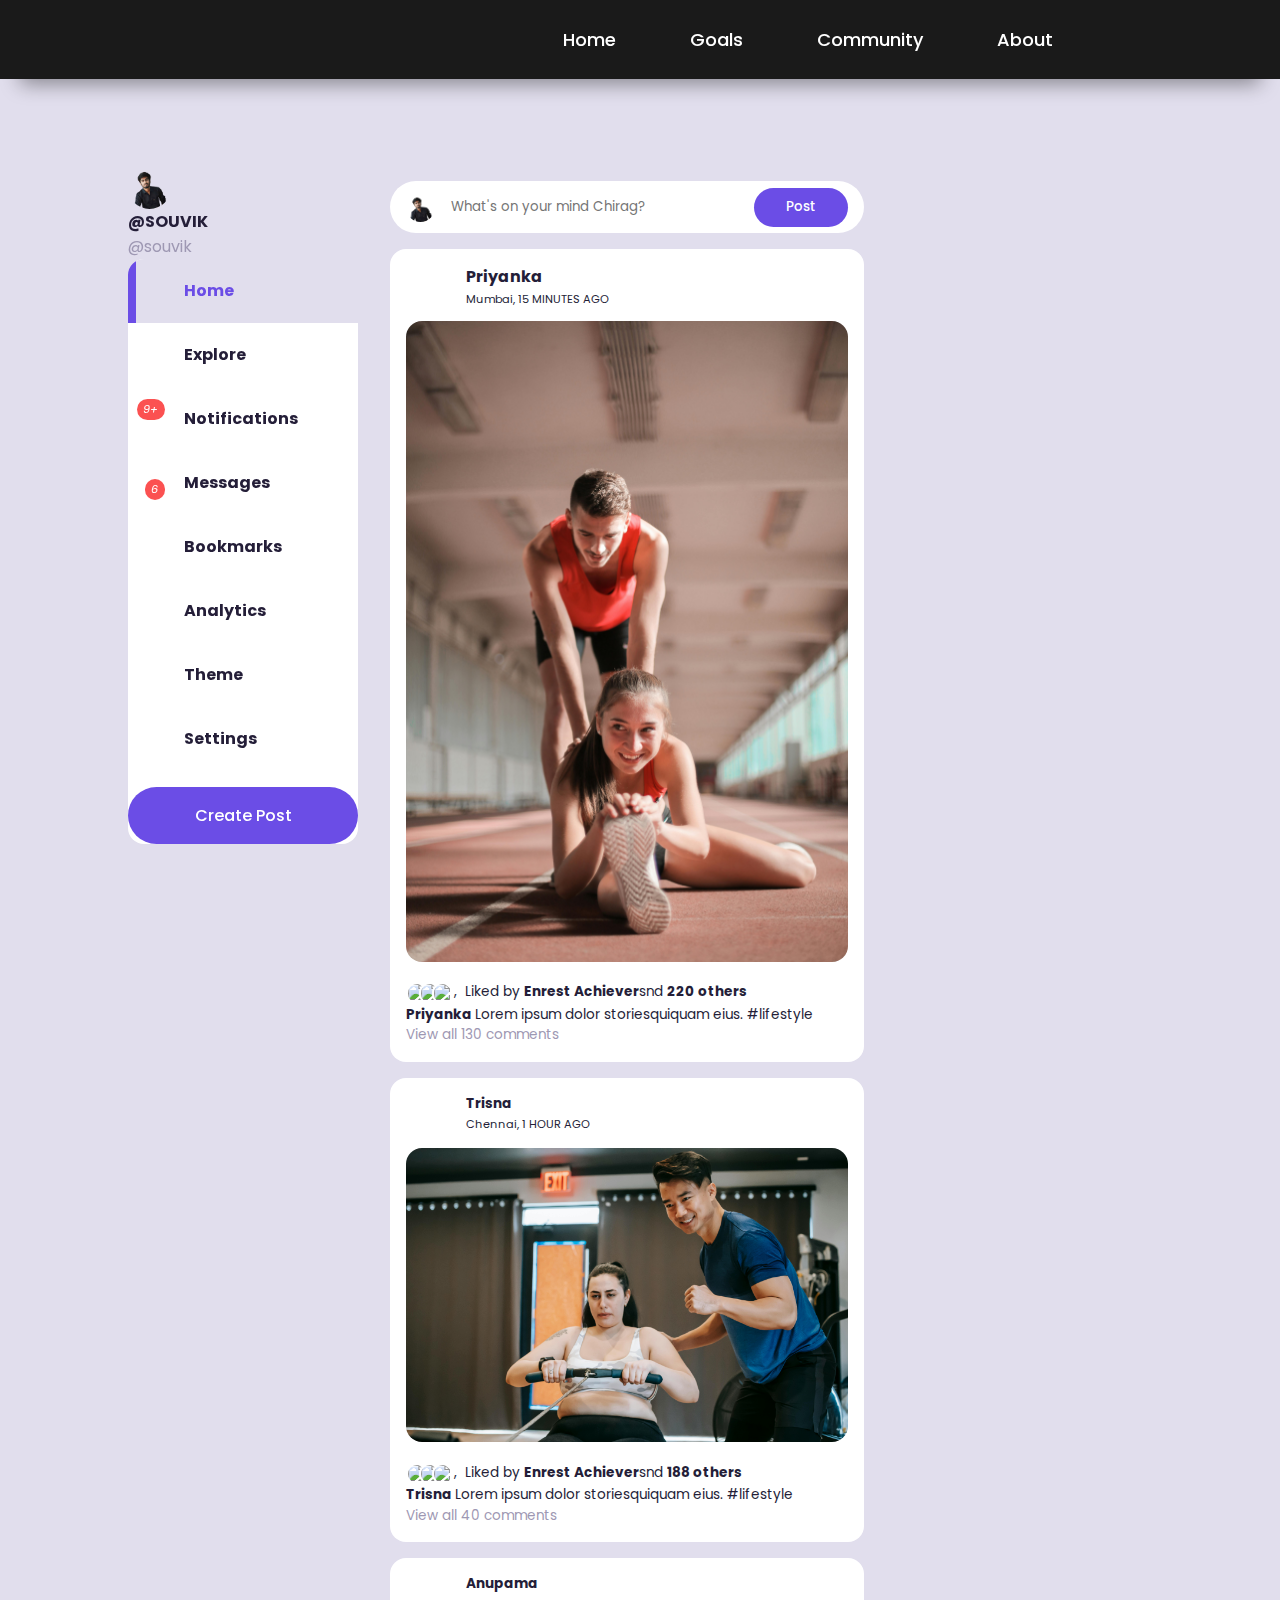
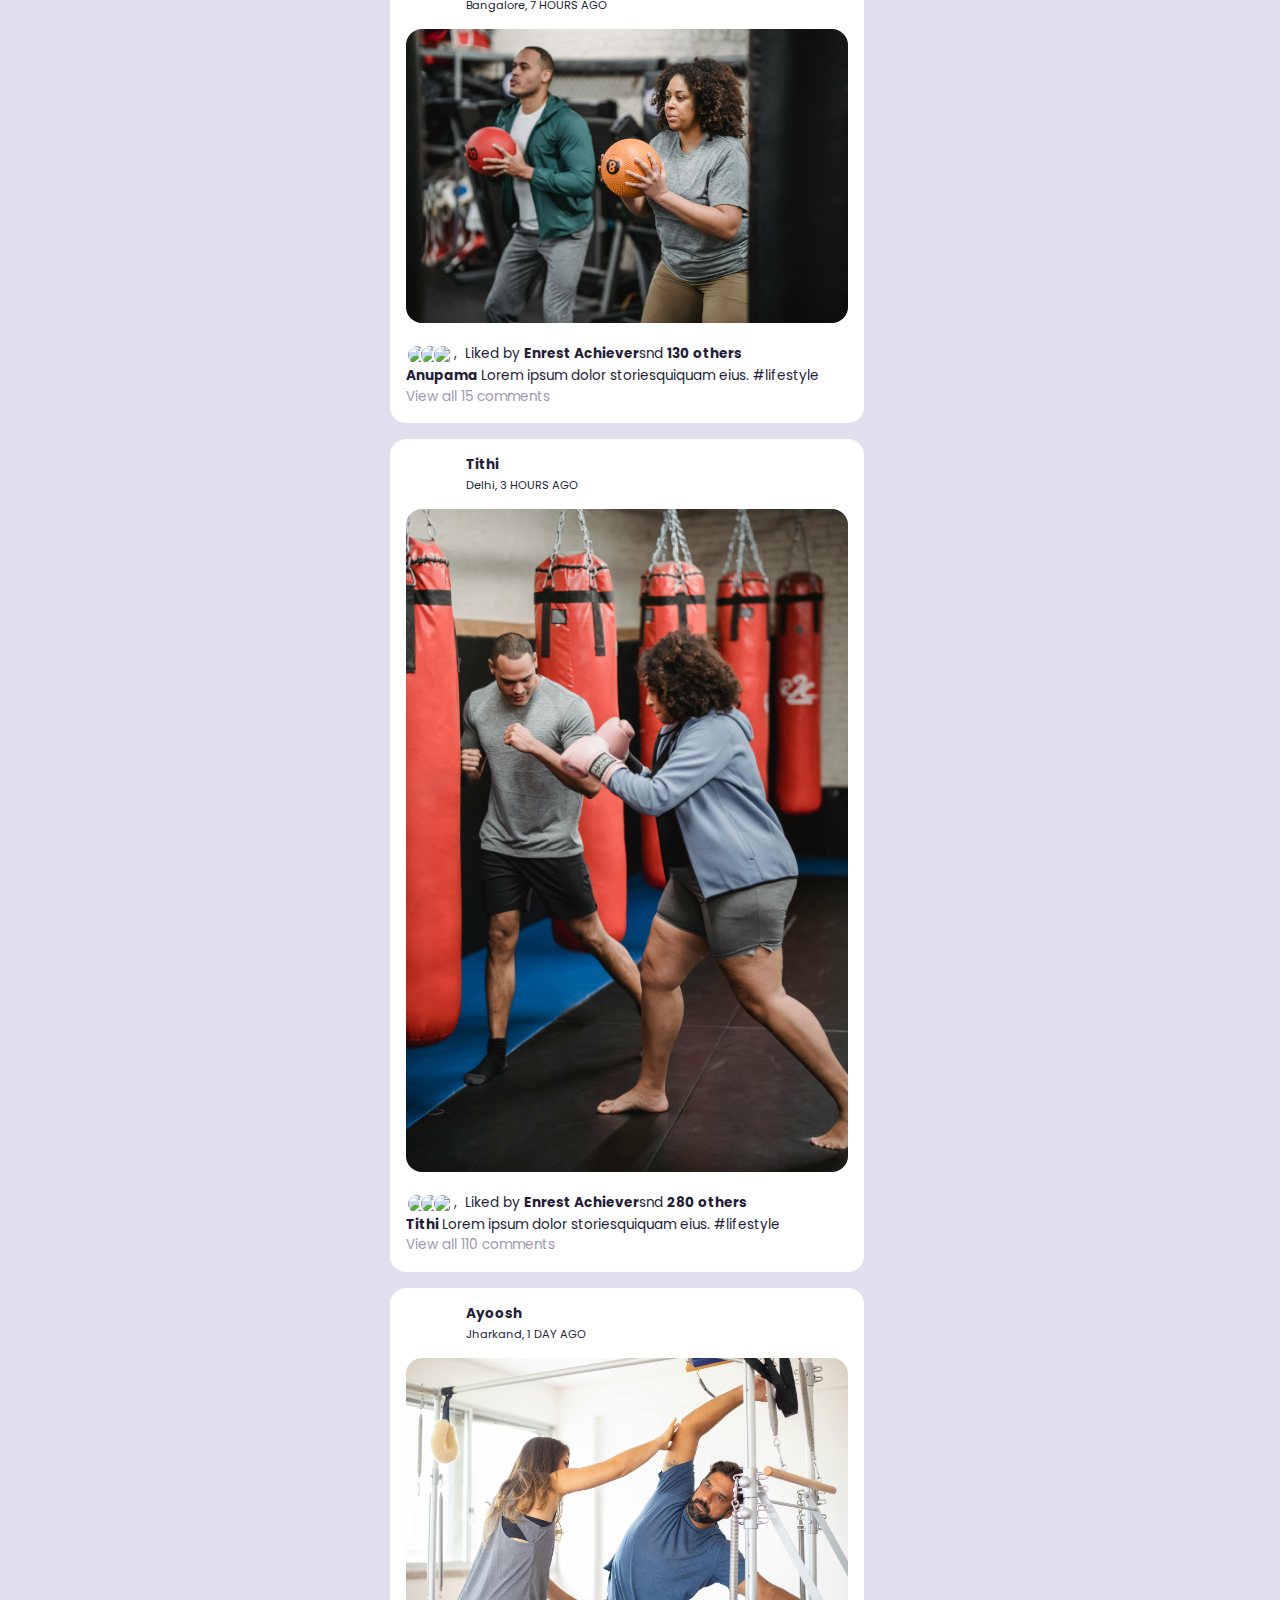
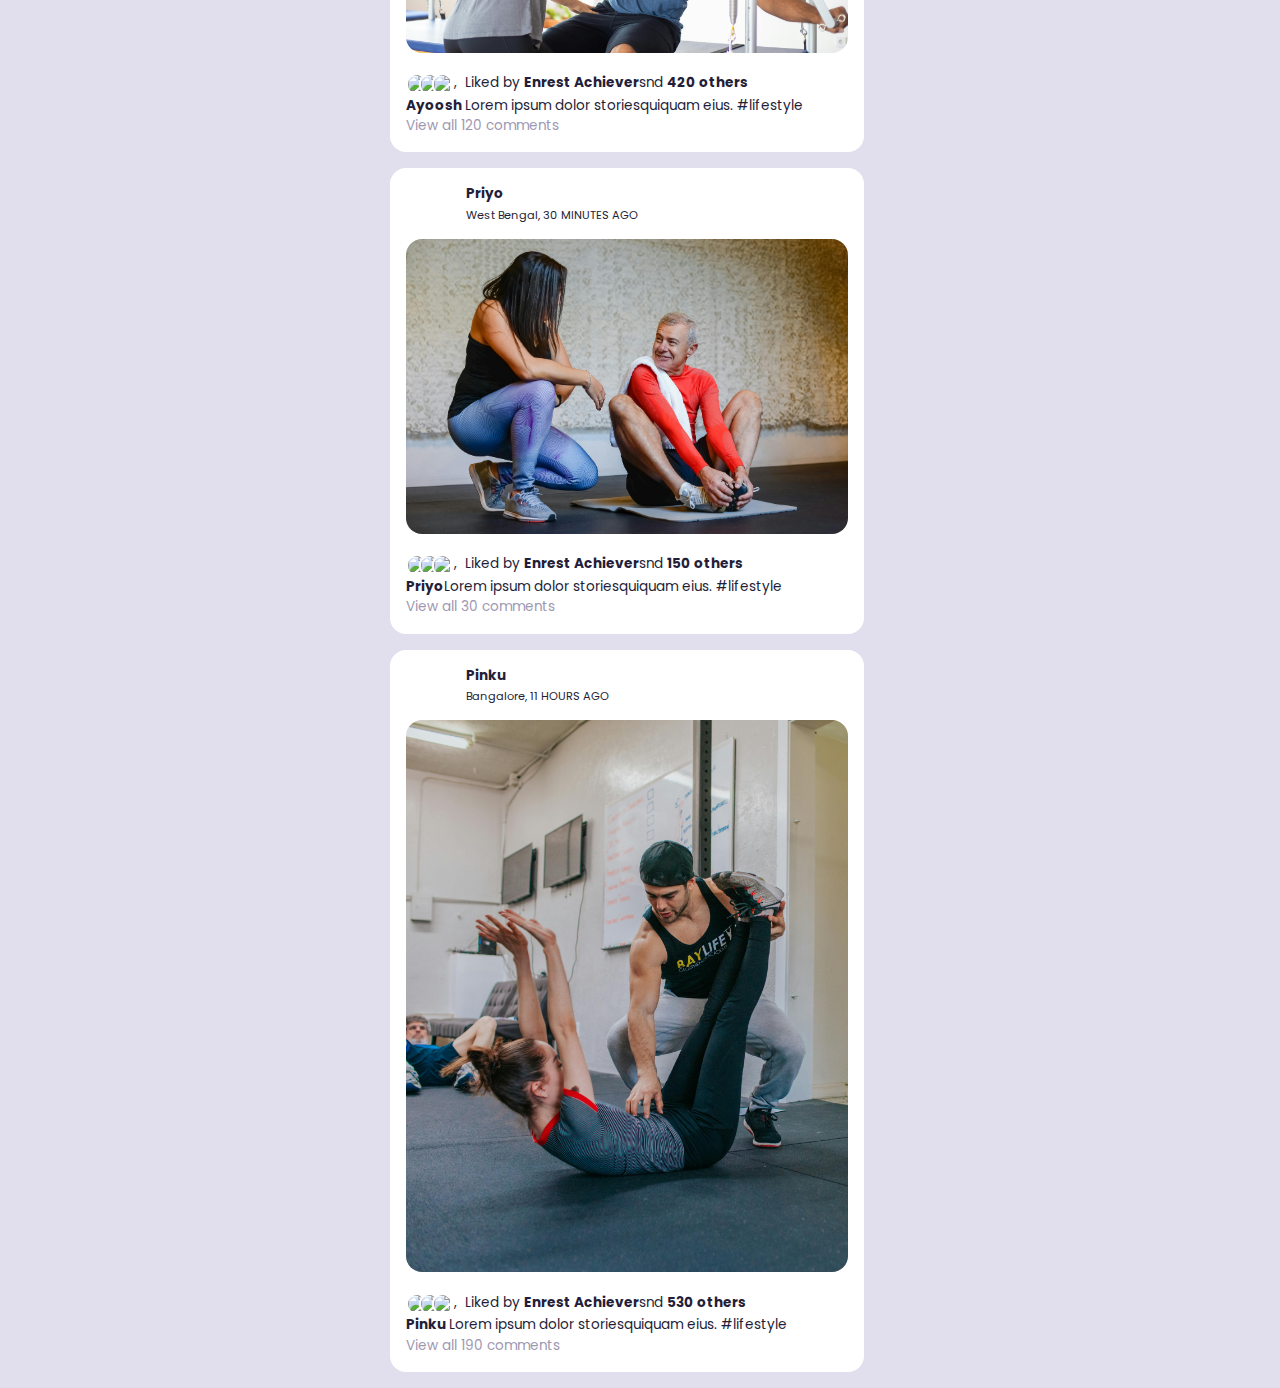
==== community.html @ 34b6b86c "Add files via upload" ====
<!DOCTYPE html>
<html lang="en">
  <head>
    <meta charset="UTF-8" />
    <meta http-equiv="X-UA-Compatible" content="IE=edge" />
    <meta name="viewport" content="width= , initial-scale=1.0" />
    <title>Chirag social</title>
    <link rel="preconnect" href="https://fonts.googleapis.com" />
    <link rel="preconnect" href="https://fonts.gstatic.com" crossorigin />
    <link
      href="https://fonts.googleapis.com/css2?family=Poppins:wght@300;400;500;600&display=swap"
      rel="stylesheet"
    />
    <link
      rel="stylesheet"
      href="https://unicons.iconscout.com/release/v2.1.6/css/unicons.css"
    />
    <link rel="stylesheet" href="community.css" />
    <link rel="stylesheet" href="nav.css">
  </head>
  <body>
    <div class="hero">
        <nav>
          <img src="assets/logo.png" class="logo" alt="" />
          <ul>
            <li><a href="home.html">Home</a></li>
            <li><a href="goalsetting.html">Goals</a></li>
            <li><a href="community.html">Community</a></li>
            <li><a href="about.html">About</a></li>
          </ul>
          <img
            src="assets/user.png"
            class="user-pic"
            alt=""
            onclick="toggleMenu()"
          />
  
          <div class="sub-menu-wrap" id="subMenu">
            <div class="sub-menu">
              <div class="user-info">
                <img src="assets/user.png" alt="" />
                <h2>Priyobroto</h2>
              </div>
              <hr />
              <a href="#" class="sub-menu-link">
                <img src="assets/progress2.jpg" alt="" />
                <p>Progress</p>
                <span></span>
              </a>
              <a href="#" class="sub-menu-link">
                <img src="assets/profile.png" alt="" />
                <p>Edit Profile</p>
                <span></span>
              </a>
              <a href="#" class="sub-menu-link">
                <img src="assets/setting.png" alt="" />
                <p>Settings & Privacy</p>
                <span></span>
              </a>
              <a href="#" class="sub-menu-link">
                <img src="assets/help.png" alt="" />
                <p>Help & Support</p>
                <span></span>
              </a>
              <a href="#" class="sub-menu-link">
                <img src="assets/logout.png" alt="" />
                <p>logout</p>
                <span></span>
              </a>
            </div>
          </div>
        </nav>
      </div>
      <main>
          <div class="container">
              <div class="left">
                  <a class="profile">
                      <div class="profile-pic">
                        <img src="Picsart_23-07-27_14-03-57-600-removebg-preview.png">
                      </div>
                      <div class="handle">
                          <h4>@SOUVIK</h4>
                          <p class="text-muted">@souvik</p>
                      </div>
                  </a>
                  <div class="sidebar">
                    <a class="menu-item active">
                      <span><i class="uil uil-home"></i></span> <h3>Home</h3>
                    </a>
                    <a class="menu-item ">
                      <span><i class="uil uil-compass"></i></span> <h3>Explore</h3>
                    </a>
                    <a class="menu-item" id="notifications">
                      <span><i class="uil uil-bell"><small class="notification-count">9+</small></i></span> <h3>Notifications</h3>
                      <div class="notifications-popup">
                          <div>
                              <div class="profile-pic">
                                  <img src="./images/profile-10.jpg" >
                              </div>
                              <div class="notification-body">
                                  <b>Abigail Willey</b> accepted your friend request
                                  <small class="text-muted">2 DAYS AGO</small>
                              </div>
                          </div>
                          <div>
                              <div class="profile-pic">
                                  <img src="./images/profile-11.jpg" >
                              </div>
                              <div class="notification-body">
                                  <b>Varun Nair</b> commented on your post
                                  <small class="text-muted">1 HOUR AGO</small>
                              </div>
                          </div>
                          <div>
                              <div class="profile-pic">
                                  <img src="./images/profile-12.jpg" >
                              </div>
                              <div class="notification-body">
                                  <b>Marry Opmong</b> and 210 other liked your post
                                  <small class="text-muted">4 MINUTES AGO</small>
                              </div>
                          </div>
                          <div>
                              <div class="profile-pic">
                                  <img src="./images/profile-13.jpg" >
                              </div>
                              <div class="notification-body">
                                  <b>Wilson Fisk</b> started following you
                                  <small class="text-muted"> 11 HOURS AGO</small>
                              </div>
                          </div>
                      </div>
                    </a>
                    <a class="menu-item" id="messages-notifications">
                        <i class="uil uil-envelope"><small class="notification-count">6</small></i></span><h3>Messages</h3>
                    </a>
                    <a class="menu-item ">
                      <span><i class="uil uil-bookmark"></i></span> <h3>Bookmarks</h3>
                    </a>
                    <a class="menu-item ">
                      <span><i class="uil uil-analytics"></i></span> <h3>Analytics</h3>
                    </a>
                    <a class="menu-item ">
                      <span><i class="uil uil-palette"></i></span> <h3>Theme</h3>
                    </a>
                    <a class="menu-item ">
                      <span><i class="uil uil-setting"></i></span> <h3>Settings</h3>
                    </a>
                    
                    <label class="btn btn-primary" for="create-post">Create Post</label>
                </div>
              </div>
              


              <div class="middle">
                
                <form class="create-post">
                    <div class="profile-pic">
                        <img src="Picsart_23-07-27_14-03-57-600-removebg-preview.png" alt="">
                    </div>
                    <input type="text" placeholder="What's on your mind Chirag?" id="create-post">
                    <input type="submit" value="Post" class="btn btn-primary">
                </form>

                <div class="feeds">
                    <div class="feed">
                        <div class="head">
                            
                        </div>
                         <div class="user">
                             <div class="profile-pic">
                                 <img src="images/profile-14.jpg" alt="">
                             </div>
                             <div class="info">
                                 <h3>Priyanka</h3>
                                 <small>Mumbai, 15 MINUTES AGO</small>
                             </div >
                             <SPAN class="edit"><i class="uil uil-ellipsis-h"></i></SPAN>
                         </div>

                         <div class="photo">
                             <img src="pexels-andrea-piacquadio-3763874.jpg" alt="">
                         </div>

                         <div class="action-button">
                             <div class="interaction-button">
                                 <span><i class="uil uil-thumbs-up"></i></span>
                                 <span><i class="uil uil-comment"></i></span>
                                 <span><i class="uil uil-share"></i></span>
                             </div>
                             <div class="bookmark">
                                 <span><i class="uil uil-bookmark"></i></span>
                             </div>
                         </div>

                         <div class="liked-by">
                             <span><img src="images/profile-15.jpg"></span>
                             <span><img src="images/profile-16.jpg"></span>
                             <span><img src="images/profile-17.jpg"></span>
                             ,<p>Liked by <b>Enrest Achiever</b>snd <b>220 others</b></p>
                         </div>

                         <div class="caption">
                             <p><b>Priyanka </b>Lorem ipsum dolor storiesquiquam eius.
                            <span class="hash-tag">#lifestyle</span></p>
                         </div>
                         <div class="comments text-muted">View all 130 comments</div>
                    </div>
                
                    <div class="feed">
                        <div class="head">
                            
                        </div>
                         <div class="user">
                             <div class="profile-pic">
                                 <img src="images/profile-15.jpg" alt="">
                             </div>
                             <div class="info">
                                 <h4>Trisna</h4>
                                 <small>Chennai, 1 HOUR AGO</small>
                             </div >
                             <SPAN class="edit"><i class="uil uil-ellipsis-h"></i></SPAN>
                         </div>

                         <div class="photo">
                             <img src="pexels-andres-ayrton-6551079.jpg" alt="">
                         </div>

                         <div class="action-button">
                             <div class="interaction-button">
                                 <span><i class="uil uil-thumbs-up"></i></span>
                                 <span><i class="uil uil-comment"></i></span>
                                 <span><i class="uil uil-share"></i></span>
                             </div>
                             <div class="bookmark">
                                 <span><i class="uil uil-bookmark"></i></span>
                             </div>
                         </div>

                         <div class="liked-by">
                             <span><img src="images/profile-2.jpg"></span>
                             <span><img src="images/profile-4.jpg"></span>
                             <span><img src="images/profile-6.jpg"></span>
                             ,<p>Liked by <b>Enrest Achiever</b>snd <b>188 others</b></p>
                         </div>

                         <div class="caption">
                             <p><b>Trisna </b>Lorem ipsum dolor storiesquiquam eius.
                            <span class="hash-tag">#lifestyle</span></p>
                         </div>
                         <div class="comments text-muted">View all 40 comments</div>
                    </div>
                
                    <div class="feed">
                        <div class="head">
                            
                        </div>
                         <div class="user">
                             <div class="profile-pic">
                                 <img src="images/profile-16.jpg" alt="">
                             </div>
                             <div class="info">
                                 <h4>Anupama</h4>
                                 <small>Bangalore, 7 HOURS AGO</small>
                             </div >
                             <SPAN class="edit"><i class="uil uil-ellipsis-h"></i></SPAN>
                         </div>

                         <div class="photo">
                             <img src="pexels-julia-larson-6455797.jpg" alt="">
                         </div>

                         <div class="action-button">
                             <div class="interaction-button">
                                 <span><i class="uil uil-thumbs-up"></i></span>
                                 <span><i class="uil uil-comment"></i></span>
                                 <span><i class="uil uil-share"></i></span>
                             </div>
                             <div class="bookmark">
                                 <span><i class="uil uil-bookmark"></i></span>
                             </div>
                         </div>

                         <div class="liked-by">
                             <span><img src="images/profile-3.jpg"></span>
                             <span><img src="images/profile-5.jpg"></span>
                             <span><img src="images/profile-7.jpg"></span>
                             ,<p>Liked by <b>Enrest Achiever</b>snd <b>130 others</b></p>
                         </div>

                         <div class="caption">
                             <p><b>Anupama </b>Lorem ipsum dolor storiesquiquam eius.
                            <span class="hash-tag">#lifestyle</span></p>
                         </div>
                         <div class="comments text-muted">View all 15 comments</div>
                    </div>
                
                    <div class="feed">
                        <div class="head">
                            
                        </div>
                         <div class="user">
                             <div class="profile-pic">
                                 <img src="images/profile-17.jpg" alt="">
                             </div>
                             <div class="info">
                                 <h4>Tithi</h4>
                                 <small>Delhi, 3 HOURS AGO</small>
                             </div >
                             <SPAN class="edit"><i class="uil uil-ellipsis-h"></i></SPAN>
                         </div>

                         <div class="photo">
                             <img src="pexels-julia-larson-6456178.jpg" alt="">
                         </div>

                         <div class="action-button">
                             <div class="interaction-button">
                                 <span><i class="uil uil-thumbs-up"></i></span>
                                 <span><i class="uil uil-comment"></i></span>
                                 <span><i class="uil uil-share"></i></span>
                             </div>
                             <div class="bookmark">
                                 <span><i class="uil uil-bookmark"></i></span>
                             </div>
                         </div>

                         <div class="liked-by">
                             <span><img src="images/profile-8.jpg"></span>
                             <span><img src="images/profile-10.jpg"></span>
                             <span><img src="images/profile-12.jpg"></span>
                             ,<p>Liked by <b>Enrest Achiever</b>snd <b>280 others</b></p>
                         </div>

                         <div class="caption">
                             <p><b>Tithi </b>Lorem ipsum dolor storiesquiquam eius.
                            <span class="hash-tag">#lifestyle</span></p>
                         </div>
                         <div class="comments text-muted">View all 110 comments</div>
                    </div>
                
                    <div class="feed">
                        <div class="head">
                            
                        </div>
                         <div class="user">
                             <div class="profile-pic">
                                 <img src="images/profile-18.jpg" alt="">
                             </div>
                             <div class="info">
                                 <h4>Ayoosh</h4>
                                 <small>Jharkand, 1 DAY AGO</small>
                             </div >
                             <SPAN class="edit"><i class="uil uil-ellipsis-h"></i></SPAN>
                         </div>

                         <div class="photo">
                             <img src="pexels-kampus-production-6111580.jpg" alt="">
                         </div>

                         <div class="action-button">
                             <div class="interaction-button">
                                 <span><i class="uil uil-thumbs-up"></i></span>
                                 <span><i class="uil uil-comment"></i></span>
                                 <span><i class="uil uil-share"></i></span>
                             </div>
                             <div class="bookmark">
                                 <span><i class="uil uil-bookmark"></i></span>
                             </div>
                         </div>

                         <div class="liked-by">
                             <span><img src="images/profile-9.jpg"></span>
                             <span><img src="images/profile-11.jpg"></span>
                             <span><img src="images/profile-13.jpg"></span>
                             ,<p>Liked by <b>Enrest Achiever</b>snd <b>420 others</b></p>
                         </div>

                         <div class="caption">
                             <p><b>Ayoosh </b>Lorem ipsum dolor storiesquiquam eius.
                            <span class="hash-tag">#lifestyle</span></p>
                         </div>
                         <div class="comments text-muted">View all 120 comments</div>
                    </div>
                
                    <div class="feed">
                        <div class="head">
                            
                        </div>
                         <div class="user">
                             <div class="profile-pic">
                                 <img src="images/profile-19.jpg" alt="">
                             </div>
                             <div class="info">
                                 <h4>Priyo</h4>
                                 <small>West Bengal, 30 MINUTES AGO</small>
                             </div >
                             <SPAN class="edit"><i class="uil uil-ellipsis-h"></i></SPAN>
                         </div>

                         <div class="photo">
                             <img src="pexels-kampus-production-6922123.jpg" alt="">
                         </div>

                         <div class="action-button">
                             <div class="interaction-button">
                                 <span><i class="uil uil-thumbs-up"></i></span>
                                 <span><i class="uil uil-comment"></i></span>
                                 <span><i class="uil uil-share"></i></span>
                             </div>
                             <div class="bookmark">
                                 <span><i class="uil uil-bookmark"></i></span>
                             </div>
                         </div>

                         <div class="liked-by">
                             <span><img src="images/profile-15.jpg"></span>
                             <span><img src="images/profile-14.jpg"></span>
                             <span><img src="images/profile-17.jpg"></span>
                             ,<p>Liked by <b>Enrest Achiever</b>snd <b>150 others</b></p>
                         </div>

                         <div class="caption">
                             <p><b>Priyo</b>Lorem ipsum dolor storiesquiquam eius.
                            <span class="hash-tag">#lifestyle</span></p>
                         </div>
                         <div class="comments text-muted">View all 30 comments</div>
                    </div>
                    <div class="feed">
                        <div class="head">
                            
                        </div>
                         <div class="user">
                             <div class="profile-pic">
                                 <img src="images/profile-20.jpg" alt="">
                             </div>
                             <div class="info">
                                 <h4>Pinku</h4>
                                 <small>Bangalore, 11 HOURS AGO</small>
                             </div >
                             <SPAN class="edit"><i class="uil uil-ellipsis-h"></i></SPAN>
                         </div>

                         <div class="photo">
                             <img src="pexels-johnny-garcia-2011383.jpg" alt="">
                         </div>

                         <div class="action-button">
                             <div class="interaction-button">
                                 <span><i class="uil uil-thumbs-up"></i></span>
                                 <span><i class="uil uil-comment"></i></span>
                                 <span><i class="uil uil-share"></i></span>
                             </div>
                             <div class="bookmark">
                                 <span><i class="uil uil-bookmark"></i></span>
                             </div>
                         </div>

                         <div class="liked-by">
                             <span><img src="images/profile-15.jpg"></span>
                             <span><img src="images/profile-13.jpg"></span>
                             <span><img src="images/profile-10.jpg"></span>
                             ,<p>Liked by <b>Enrest Achiever</b>snd <b>530 others</b></p>
                         </div>

                         <div class="caption">
                             <p><b>Pinku </b>Lorem ipsum dolor storiesquiquam eius.
                            <span class="hash-tag">#lifestyle</span></p>
                         </div>
                         <div class="comments text-muted">View all 190 comments</div>
                    </div>
                </div>
              </div>
               
              </div>
          </div>
      </main>

        <script src="community.js"></script>
  </body>
  <script src="nav.js"></script>
</html>
---- community.css ----
:root{
--border-radius: 2rem;
--card-border-radius: 1rem;
--btn-padding: 0.6rem 2rem;
--search-padding: 0.6rem 1rem;
--card-padding: 1rem;
--color-white: hsl(252, 30%, 100%);
--color-gray: hsl(252, 15%, 65%);
--color-light:hsl(252, 30%, 90%);
--color-dark: hsl(252, 30%, 17%);
--color-primary: hsl(252, 75%, 60%);
--color-success: hsl(120, 95%, 60%);
--color-danger: hsl(0, 95%, 65%);
--color-black: hsl(252, 30%, 10%);
--sticky-top-left: 5.4rem;
--sticky-top-right: -18rem;
}


*,*::before,*::after{
    margin: 0;
    padding: 0;
    box-sizing: border-box;
    text-decoration: none;
    list-style: none;
    border: 0;
}

body{
    font-family: 'Poppins', sans-serif;
    color: var(--color-dark);
    background: var(--color-light);
    overflow-x: hidden;
}

.container{
    width: 80%;
    margin: 0 auto;
}

.profile-pic{
    width: 2.7rem;
    aspect-ratio: 1/1;
    border-radius: 50%;
    overflow: hidden;
}

img{
    display: block;
    width: 100%;
}

.btn{
    display: inline-block;
    padding: var(--btn-padding);
    font-weight: 500;
    border-radius: var(--border-radius);
    cursor: pointer;
    transition: all 300ms ease;
}

.btn:hover{
    opacity: 0.8;
}

.btn-primary{
    background: var(--color-primary);
    color: white;
}

.text-bold{
    font-weight: 500;
}

.text-muted{
    color: var(--color-gray)
}

nav{
    width: 100%;
    padding: 0.7rem 0;
    position: fixed;
    top: 0;
    z-index: 10;
    background: var(--color-white);
    

}

nav .container{
    display: flex;
    align-items: center;
    justify-content: space-between;
}

.search-bar{
    background: var(--color-light);
    border-radius: var(--border-radius);
    padding: var(--seacrh-padding);
}
.search-bar input[type="search"]{
    background: transparent;
    width: 30vw;
}

nav .search-bar input[type="search"]::placeholder{
    color: var(--color-gray);
}

nav .create{
    display: flex;
    align-items: center;
    gap: 2rem;
}

main{
    position: relative;
    top: 5.4rem;
}

main .container{
    display: grid;
    grid-template-columns: 18vw auto 20vw;
    gap: 2rem;
    position: relative;
}

main .container .left{
    height: max-content;
    position: sticky;
    top: var(--sticky-top-left);
}

main .container .left .profle{
    padding: var(--card-padding);
    background: var(--color-white);
    border-radius: var(--card-border-radius);
    display: flex;
    align-items: center;
    column-gap: 1rem;
    width: 100%;
}

.left .sidebar{
    margin-top: 1 rem;
    background: var(--color-white);
    border-radius: var(--card-border-radius);
}

.left .sidebar .menu-item{
    display: flex;
    align-items: center;
    position: relative;
    height: 4rem;
    cursor: pointer;
    transition: all 300ms ease;
}

.left .sidebar .menu-item:hover{
    background: var(--color-light);
}

.left .sidebar i{
    font-size: 1.4rem;
    color: var(--color-gray);
    margin-left: 2rem;
    position: relative;
}

.left .sidebar i .notification-count{
    background: var(--color-danger);
    color: white;
    font-size: 0.7rem;
    width: fit-content;
    border-radius: 0.8rem;
    padding: 0.1rem 0.4rem;
    position: absolute;
    top: -0.2rem;
    right: -0.3rem;
}

.left .sidebar h3{
    margin-left: 1.5rem;
    font-size: 1rem;
}

.left .sidebar .active{
    background: var(--color-light);

}

.left.sidebar .active i,
.left .sidebar .active h3{
    color: var(--color-primary);
}

.left .sidebar .active::before{
    content: "";
    display: block;
    width: 0.5rem;
    height: 100%;
    position: absolute;
    background: var(--color-primary);
}

.left .sidebar .menu-item:first-child.active{
    border-top-left-radius: var(--card-border-radius);
    overflow: hidden;
}
.left .sidebar .menu-item:last-child.active{
    border-bottom-left-radius: var(--card-border-radius);
    overflow: hidden;
}

.left .btn{
    margin-top: 1rem;
    width: 100%;
    text-align: center;
    padding: 1rem 0;
}

.left .notifications-popup{
    position: absolute;
    top: 0;
    left: 110%;
    width: 30rem;
    background: var(--color-white);
    border-radius: var(--card-border-radius);
    padding: var(--card-padding);
    box-shadow: 0 0 2rem hsl(var(--color-primary),75%, 60%,25%);
    z-index: 8;
    display: none;
}

.left .notifications-popup::before{
    content: "";
    width: 1.2rem;
    height: 1.2rem;
    display: block;
    background: var(--color-white);
    position: absolute;
    left: -0.6rem;
    transform: rotate(45deg);
}

.left .notifications-popup > div{
    display: flex;
    align-items: start;
    gap: 1rem;
    margin-bottom: 1rem;
}

.left .notifications-popup small{
    display: block;
}

.middle .stories{
    display: flex;
    justify-content: space-between;
    height: 12rem;
    gap: 0.5rem;
}

.middle .stories .story{
    padding: var(--card-padding);
    border-radius: var(--card-border-radius);
    display: flex;
    flex-direction: column;
    justify-content: space-between;
    align-items: center;
    color: white;
    width: 100%;
    font-size: 0.75rem;
    position: relative;
    overflow: hidden;
}

.middle .stories .story::before{
    content: "";
    display: block;
    width: 100%;
    height: 5rem;
    background: linear-gradient(transparent,rgba(0,0,0,0.75));
    position: absolute;
    bottom: 0;
    
}

.middle .stories .story .name{
    z-index: 2;
}

.middle .stories .story:nth-child(1){
    background: url('images/story-1.jpg');
    no-repeat center center/cover;
}
.middle .stories .story:nth-child(2){
    background: url('images/story-2.jpg');
    no-repeat center center/cover;
}
.middle .stories .story:nth-child(3){
    background: url('images/story-3.jpg');
    no-repeat center center/cover;
}
.middle .stories .story:nth-child(4){
    background: url('images/story-4.jpg');
    no-repeat center center/cover;
}
.middle .stories .story:nth-child(5){
    background: url('images/story-5.jpg');
    no-repeat center center/cover;
}
.middle .stories .story:nth-child(6){
    background: url('images/story-6.jpg');
    no-repeat center center/cover;
}

.middle .story .profile-pic{
    width: 2rem;
    height: 2rem;
    align-self: start;
    border: 3px solid var(--color-primary) ;
}


.middle .create-post{
    width: 100%;
    display: flex;
    align-items: center;
    justify-content: space-between;
    margin-top: 1rem;
    background: var(--color-white);
    padding: 0.4rem var(--card-padding);
    border-radius: var(--border-radius);
}

.middle .create-post input[type="text"]{
    justify-self: start;
    width: 100%;
    padding-left: 1rem;
    background: transparent;
    color: var(--color-dark);
    margin-right: 1rem;
}


.middle .feeds .feed{
    background: var(--color-white);
    border-radius: var(--card-border-radius);
    padding: var(--card-padding);
    margin: 1rem 0;
    font-size: 0.85rem;
    line-height: 1.5;
}

.middle .feed .head{
    display: flex;
    justify-content: space-between;

}

.middle .feed .user{
    display: flex;
    gap: 1rem;
}

.middle .feed .photo{
    border-radius: var(--card-border-radius);
    overflow: hidden;
    margin: 0.7rem 0;
}
.middle .feed .action-button{
    display: flex;
    justify-content: space-between;
    align-items: center;
    font-size: 1.4rem;
    margin: 0.6rem;
}

.middle .liked-by{
    display: flex;
}

.middle .liked-by span{
    width: 1.4rem;
    height: 1.4rem;
    display: block;
    overflow: hidden;
    border-radius: 50%;
    border: 2px solid var(--color-white);
    margin-left: -0.6rem;
}

.middle .liked-by span:first-child{
    margin: 0;
}

.middle .liked-by p{
    margin-left: 0.5rem;
}


.main .container .right{
    height: max-content;
    position: sticky;
    top: var(--sticky-top-right);
    bottom: 0;
}

.right .messages{
    background: var(--color-white);
    border-radius: var(--card-border-radius);
    padding: var(--card-padding);
    
}

.right .messages .heading{
    display: flex;
    align-items: center;
    justify-content: space-between;
    margin-bottom: 1rem;
}

.right .messages i{
    font-size: 1.4rem;
}

.right .messages .search-bar{
    display: flex;
    margin-bottom: 1rem;
}

.right .messages .category{
    display: flex;
    justify-content: space-between;
    margin-bottom: 1rem;
}

.right .messages .category h6{
    width: 100%;
    text-align: center;
    border-bottom: 4px solid var(--color-light);
    padding-bottom: 0.5rem;
    font-size: 0.85rem;
}

.right .messages .category .active{
    border-color: var(--color-dark);
}

.right .messages .message-requests{
    color: var(--color-primary);
}

.right .message .profile-pic{
    position: relative;
    overflow: visible;
}

.right .profile-pic img{
    border-radius: 50%;
}

.right .messages .message{
    display: flex;
    gap: 1rem;
    margin-bottom: 1rem;
    align-items: start;
}

.right .messages .message:last-child{
    margin: 0;
}

.right .messages .message p{
    font-size: 0.8rem;
}

.right .messages .message .profile-pic .active{
    width: 0.8rem;
    height: 0.8rem;
    border-radius: 50%;
    border: 3px solid var(--color-white);
    background: var(--color-success);
    position: absolute;
    bottom: 0;
    right: 0;
    
}


.right .friend-requests{
    margin-top: 1rem;
}

.right .friend-requests h4{
    color: var(--color-gray);
    margin: 1rem 0;
}

.right .request{
    background: var(--color-white);
    padding: var(--card-padding);
    border-radius: var(--card-border-radius);
    margin-bottom: 0.7rem;
}

.right .request .info{
    display: flex;
    gap: 1rem;
    margin-bottom: 1rem;
}

.right .request .action{
    display: flex;
    gap: 1rem;
}


/* Media queries for responsive website */
/* for laptop and big tablets */
@media screen and (max-width:1200px) {
    .container{
        width: 96%;
    }
    main .container{
        grid-template-columns: 5rem auto 30vw;
        gap: 1rem;
    }
    .left{
        width: 5rem;
        z-index: 5;
    }
    .main .container .left .profile{
       display: none; 
    }
    .sidebar h3{
        display: none;
    }
    .left .btn{
        display: none;
    }
}


/*  For small tablets and mobile phones */
@media screen and (max-width: 992px){
    nav .search-bar{
        display: none;
    }
    main .container{
        grid-template-columns: 0 auto 5rem;
        gap: 0;
    }
    main .container .left{
        grid-column: 3/4;
        position: fixed;
        bottom: 0;
        right: 0;
    }
    .left .notifications-popup{
        position: absolute;
        left: -20rem;
        width: 20rem;
    }
    .left .notifications-popup::before{
        display: absolute;
        top: 1.3rem;
        left: calc(20rem - 0.6rem);
        display: block;
    }
    main .container .middle{
        grid-column: 1/3;   
    }
    main .container .right{
        display: none;
    }
}
---- nav.css ----
* {
  margin: 0;
  padding: 0;
  box-sizing: border-box;
  font-family: "poppins", sans-serif;
}

.hero {
  width: 100%;
  /* min-height: 100vh;
  background: #eceaff;
  color: #525252; */
}
nav {
  background-color: #1a1a1a;
  width: 100%;
  padding: 10px 10%;
  display: flex;
  align-items: center;
  justify-content: space-between;
  position: relative;
  z-index: 79;
  box-shadow: 0 25px 20px -20px rgba(0, 0, 0, 0.4);
}
.logo {
  width: 120px;
}
.user-pic {
  width: 40px;
  border-radius: 50%;
  cursor: pointer;
  margin-left: 30px;
}
nav ul {
  width: 100%;
  text-align: right;
}
nav ul li {
  /* display: inline-block;
  list-style: none;
  margin: 10px 20px; */
  z-index: 29;
  list-style: none;
  display: inline-block;
  padding: 6px 25px;
  margin: 10px;
  font-size: 18px;
  font-weight: 500;
  color: #777;
  cursor: pointer;
  position: relative;
  transition: all ease 0.8s;
}
nav ul li:after {
  z-index: -10;
  content: "";
  background: white;
  width: 100%;
  height: 100%;
  border-radius: 30px;
  position: absolute;
  top: 100%;
  left: 50%;
  transform: translate(-50%, -50%);
  opacity: 0;
  transition: ease all 0.8s;
}

nav ul li a:hover {
  color: black;
  z-index: 8;
}
nav ul li:hover::after {
  top: 50%;
  opacity: 1;
}
nav ul li a:active::after {
  top: 50%;
  opacity: 1;
}
nav ul li a {
  color: white;
  text-decoration: none;
}
.sub-menu-wrap {
  position: absolute;
  top: 100%;
  right: 10%;
  width: 320px;
  max-height: 0px;
  overflow: hidden;
  transition: max-height 0.5s;
  box-shadow: 0 25px 20px -20px rgba(0, 0, 0, 0.4);
  
}
.sub-menu-wrap.open-menu {
  max-height: 400px;
}
.sub-menu {
  background: #fff;
  padding: 20px;
  margin: 10px;
  border-radius: 30px;
}
.user-info {
  display: flex;
  align-items: center;
}
.user-info img {
  width: 60px;
  border-radius: 50px;
  margin-right: 15px;
}
.sub-menu hr {
  border: 0;
  height: 1px;
  width: 100%;
  background-color: #ccc;
  margin: 15px 0;
}
.sub-menu-link {
  display: flex;
  align-items: center;
  text-decoration: none;
  color: #525252;
  margin: 12px 0;
}
.sub-menu-link p {
  width: 100%;
  transition: transform 0.5s;
}
.sub-menu-link img {
  width: 40px;
  background: #e5e5e5;
  border-radius: 50%;
  padding: 8px;
  margin-right: 15px;
}
.sub-menu-link span {
  font-size: 22px;
  transition: trasform 0.5s;
}
.sub-menu-link:hover span {
  transform: translateX(5px);
}
.sub-menu-link:hover p {
  font-weight: 600;
}
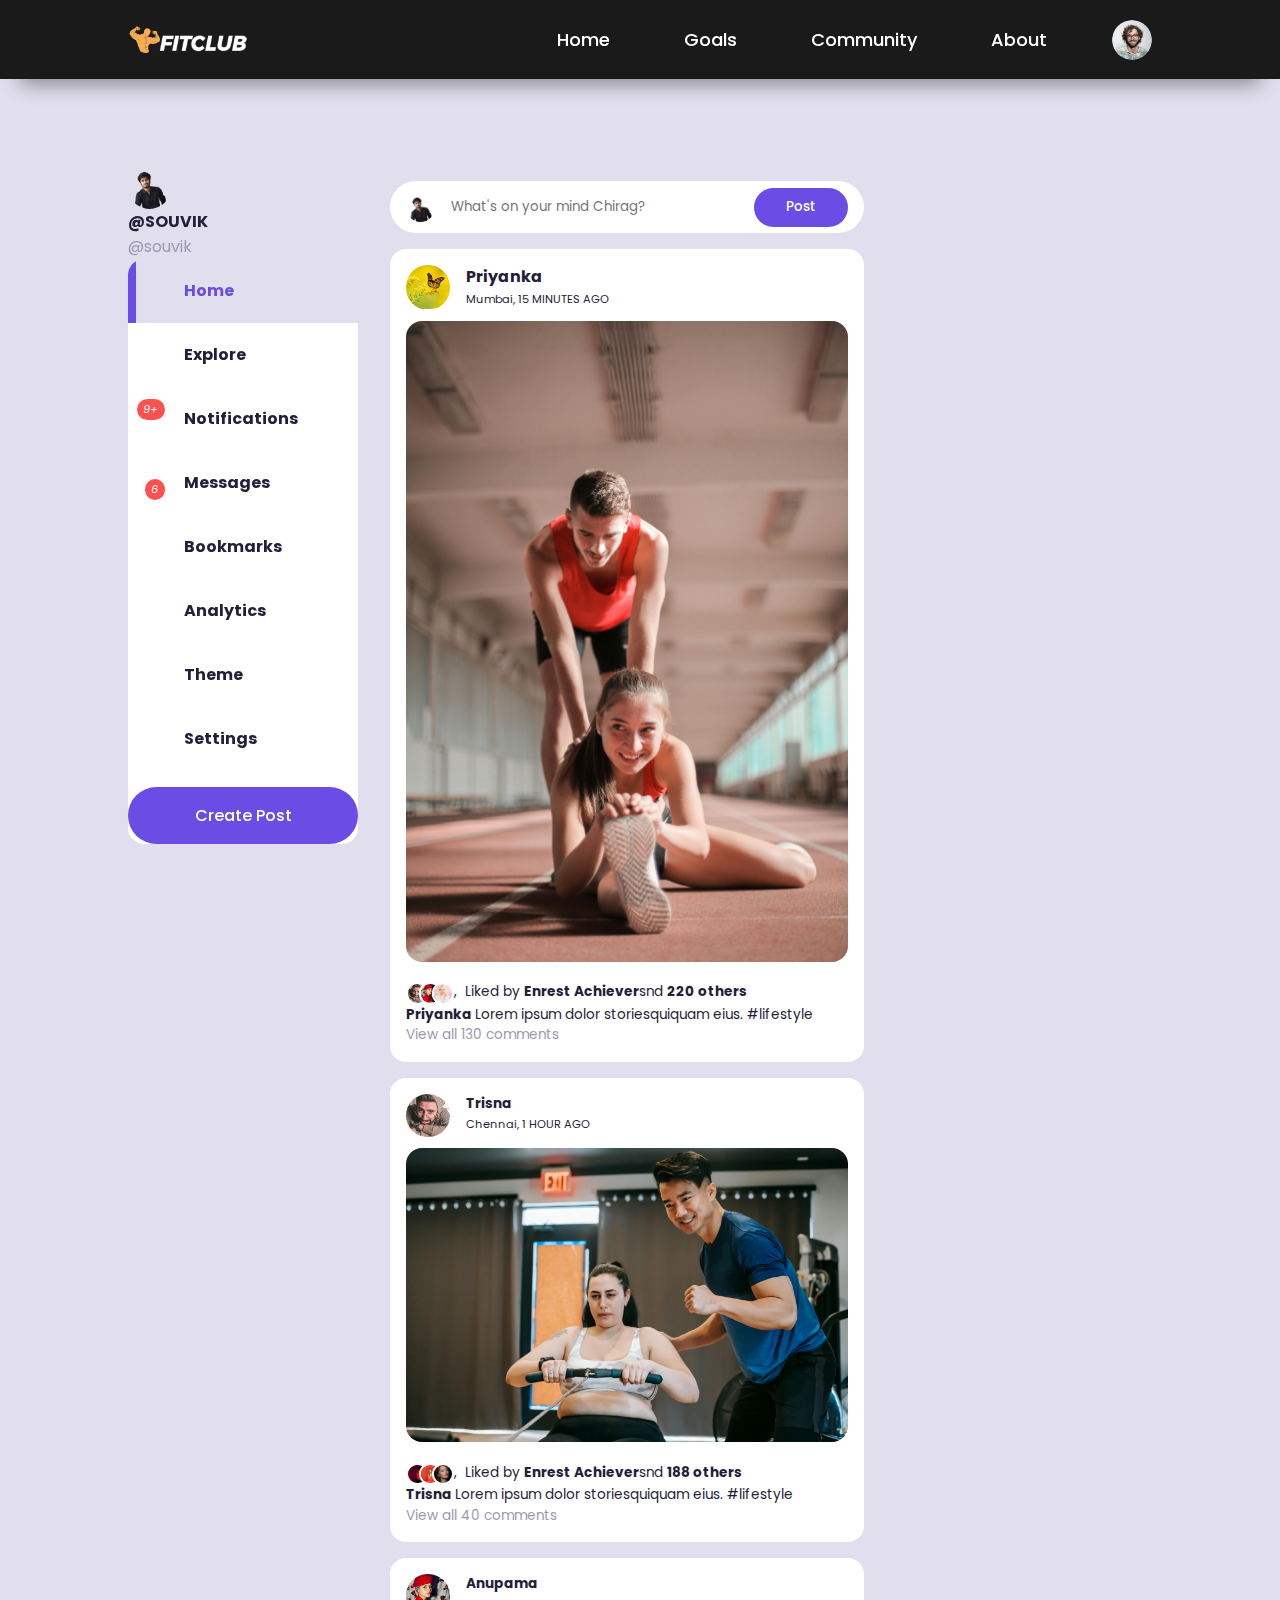
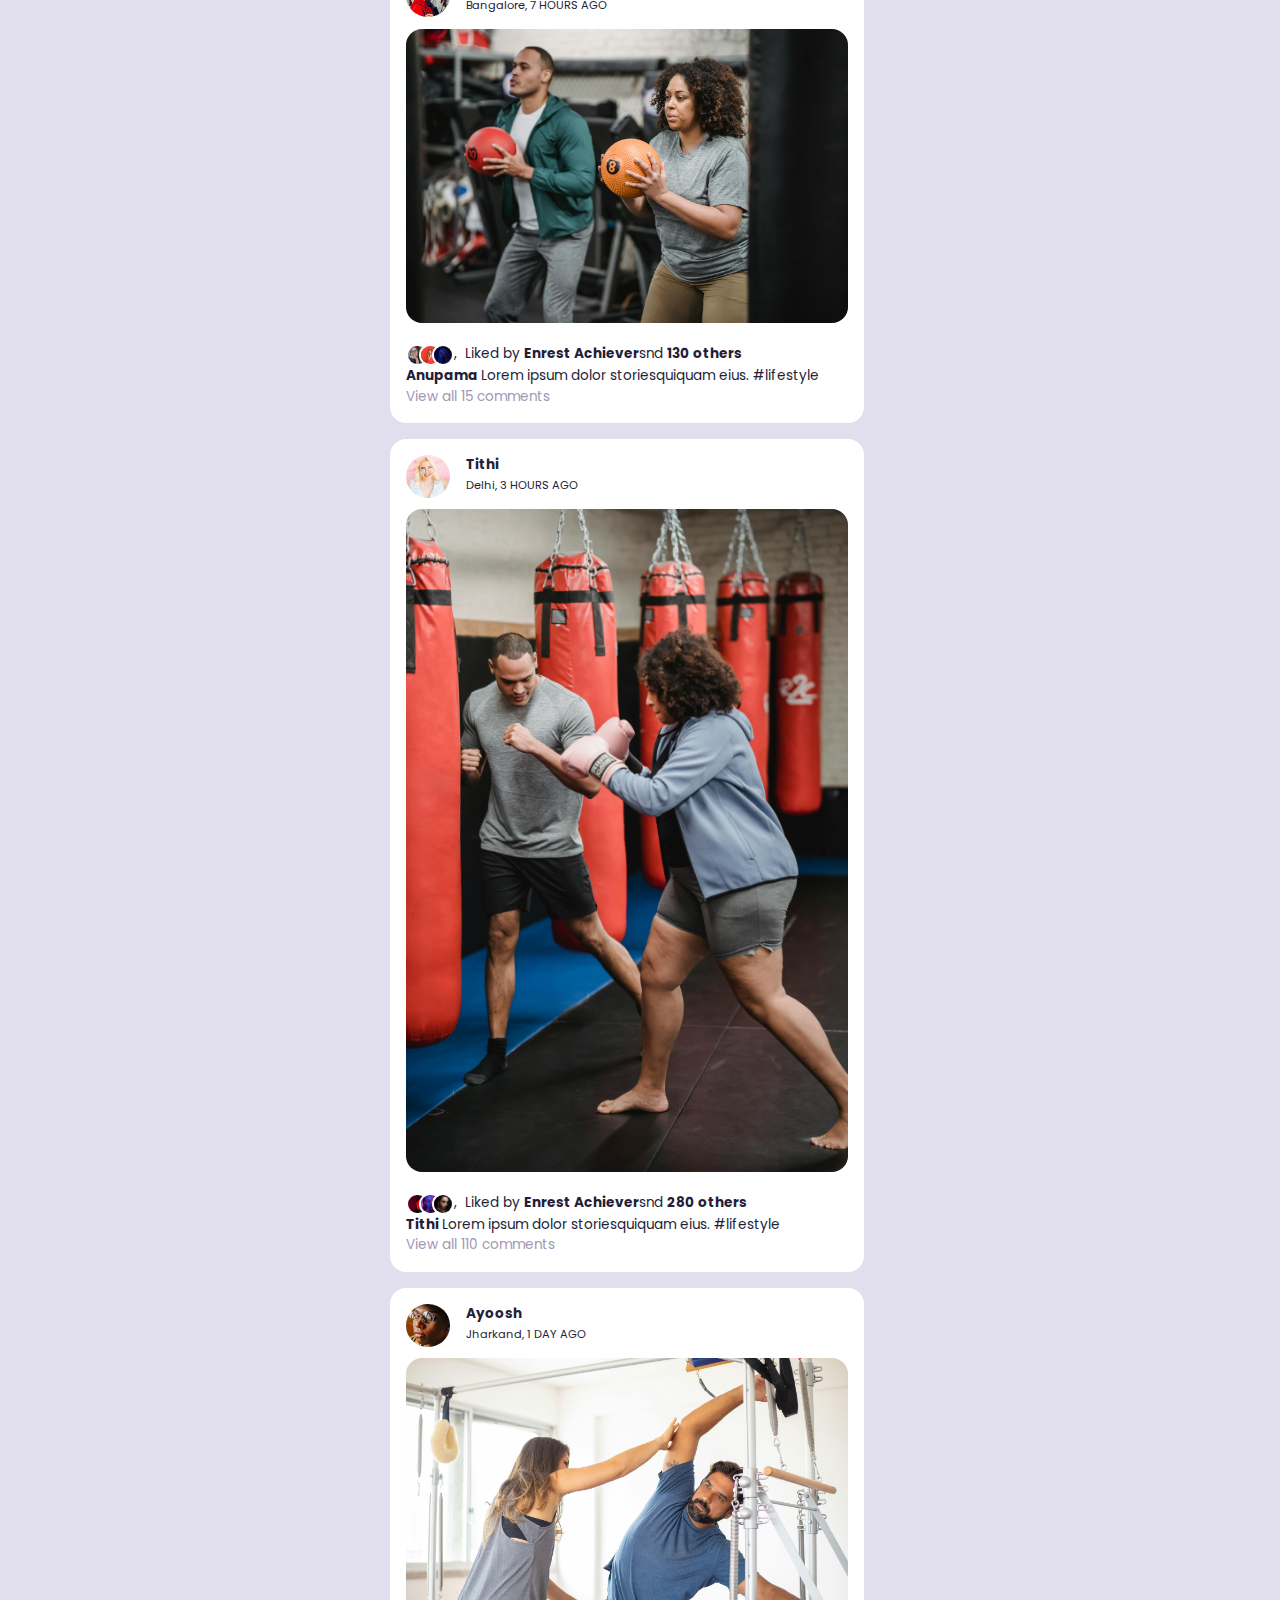
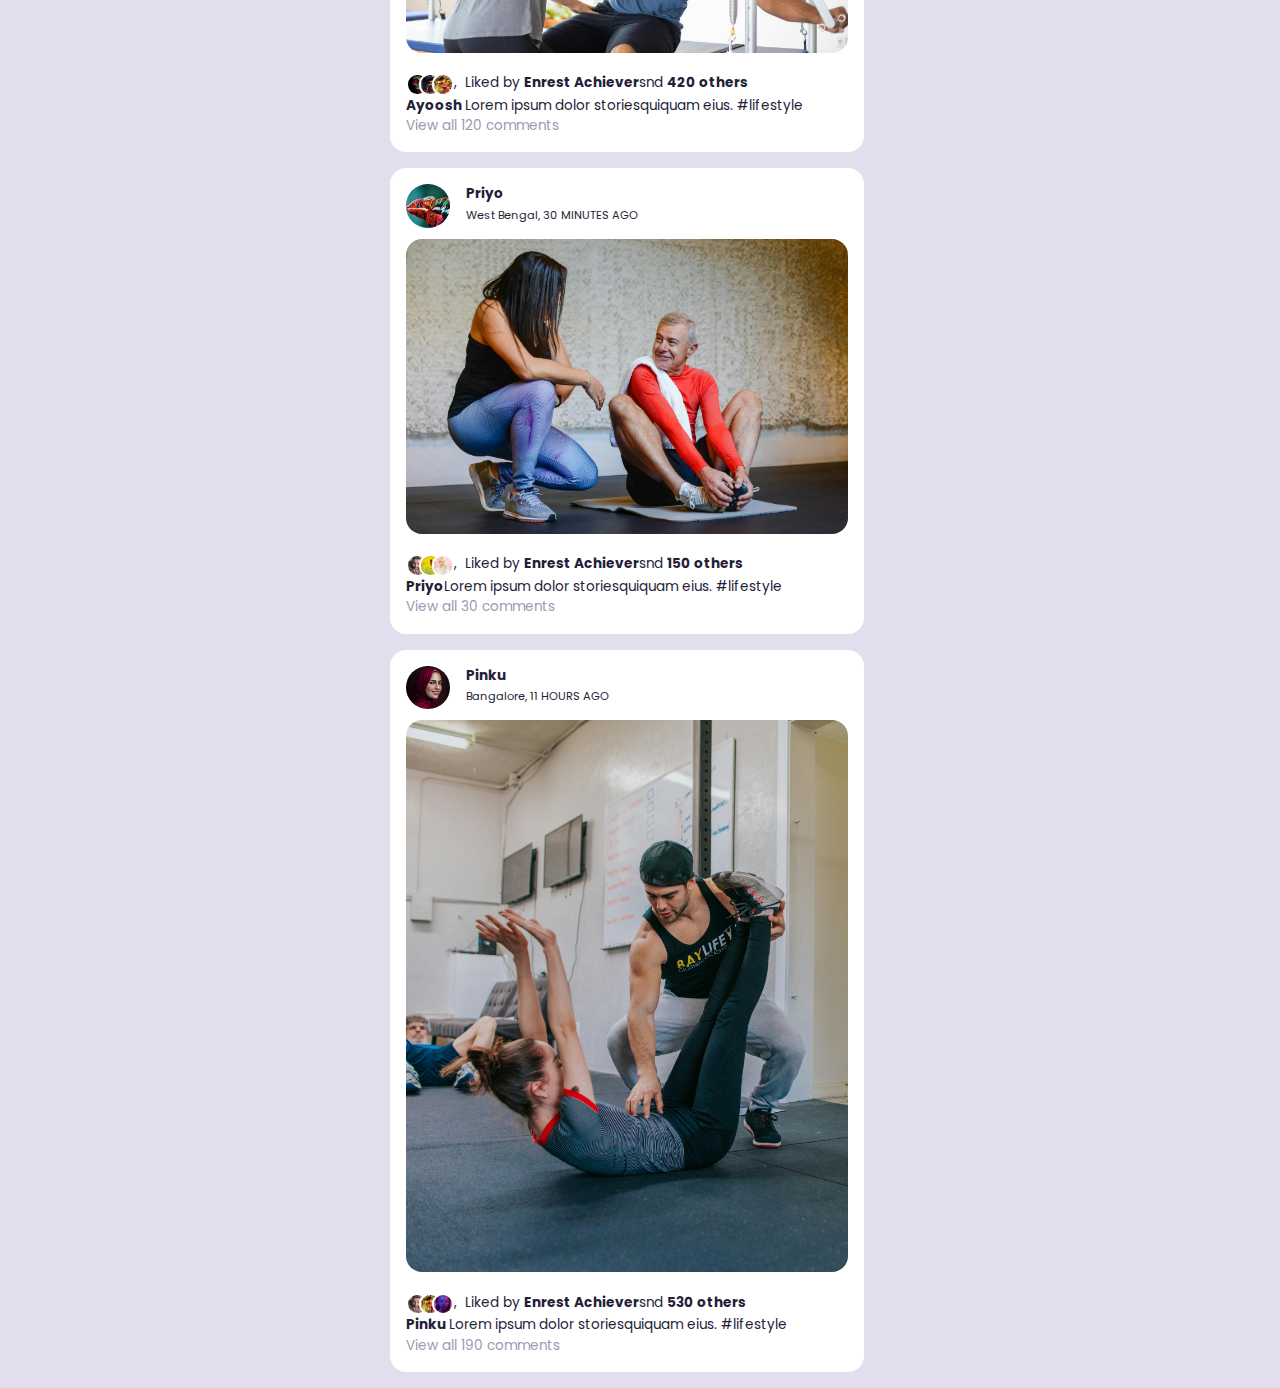
==== commit 536b3ba9: "community.html" ====
--- a/community.html
+++ b/community.html
@@ -42,7 +42,7 @@
                 <h2>Priyobroto</h2>
               </div>
               <hr />
-              <a href="#" class="sub-menu-link">
+              <a href="progress.html" class="sub-menu-link">
                 <img src="assets/progress2.jpg" alt="" />
                 <p>Progress</p>
                 <span></span>
